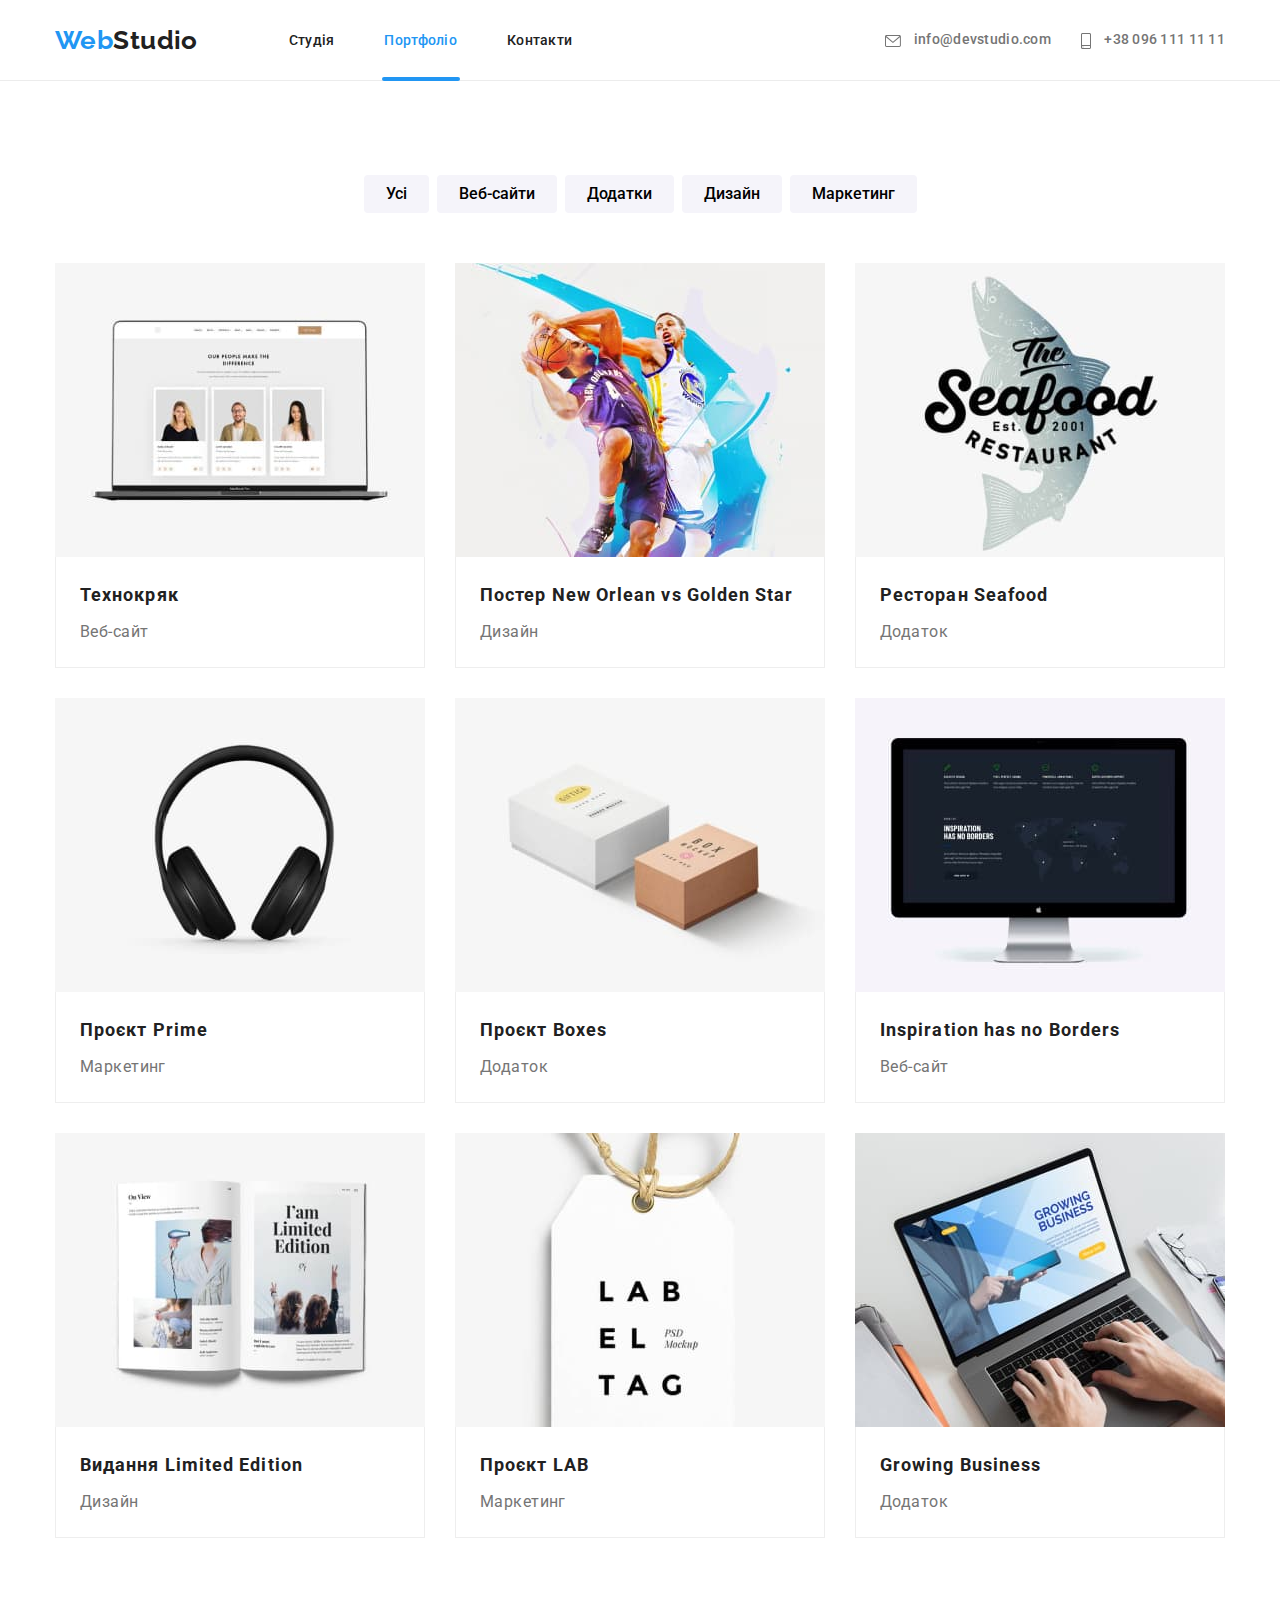
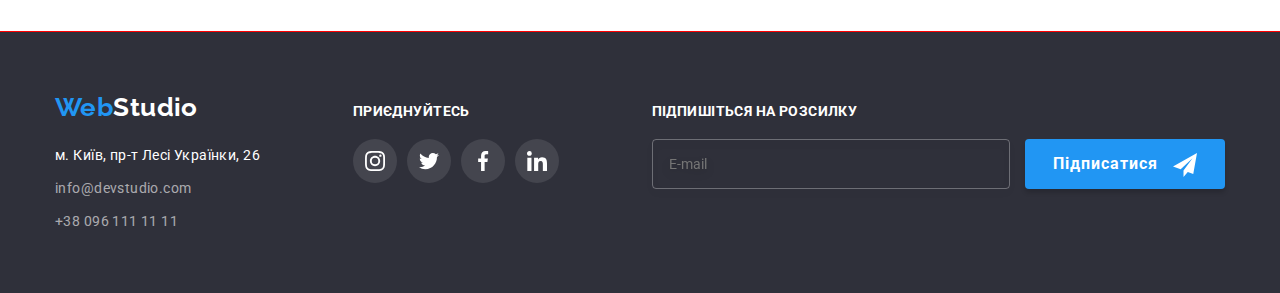
==== portfolio.html @ 180427ed "HW#7 done" ====
<!DOCTYPE html>
<html lang="uk">
  <head>
    <meta charset="utf-8" />
    <meta http-equiv="x-ua-compatible" content="ie=edge" />
    <meta name="viewport" content="width=device-width, initial-scale=1.0" />
    <title>Portfolio</title>

    <link rel="preconnect" href="https://fonts.googleapis.com" />
    <link rel="preconnect" href="https://fonts.gstatic.com" crossorigin />
    <link
      href="https://fonts.googleapis.com/css2?family=Raleway:wght@700&family=Roboto:wght@400;500;700;900&display=swap"
      rel="stylesheet"
    />

    <link
      rel="stylesheet"
      href="https://cdnjs.cloudflare.com/ajax/libs/modern-normalize/1.1.0/modern-normalize.min.css"
    />
    <link rel="stylesheet" href="./css/main.min.css" />
  </head>
  <body>
    <header class="header">
      <div class="wrapper header__wrapper">
        <nav class="site-nav navigation__contacts">
          <div class="logo header__logo">
            <a class="logo__link" href="./index.html"
              >Web<span
                class="logo__accent-text logo__accent-text--header-colored"
                lang="en"
                >Studio</span
              ></a
            >
          </div>
          <ul class="site-nav__list">
            <li class="site-nav__item">
              <a class="site-nav__link" href="./index.html">Студія</a>
            </li>
            <li class="site-nav__item">
              <a class="site-nav__link site-nav--current" href="#">Портфоліо</a>
            </li>
            <li class="site-nav__item">
              <a class="site-nav__link" href="">Контакти</a>
            </li>
          </ul>
        </nav>

        <div class="contacts">
          <ul class="contacts__list">
            <li class="contacts__item">
              <a
                class="contacts__link"
                href="mailto:info@devstudio.com"
                lang="en"
              >
                <svg
                  class="contacts__icon contacts__icon--right"
                  width="16"
                  height="12"
                >
                  <use href="./images/icons.svg#icon-envelope"></use>
                </svg>
                info@devstudio.com</a
              >
            </li>
            <li class="contacts__item">
              <a class="contacts__link" href="tel:+380961111111">
                <svg
                  class="contacts__icon contacts__icon--right"
                  width="10"
                  height="16"
                >
                  <use href="./images/icons.svg#icon-smartphone"></use>
                </svg>
                +38 096 111 11 11</a
              >
            </li>
          </ul>
        </div>
      </div>
    </header>

    <main>
      <section class="projects">
        <h1 class="is-hidden">Проєкти</h1>
        <div class="wrapper">
          <ul class="buttons-list buttons-list__card-set">
            <li class="buttons-list__item">
              <button class="buttons-list__button">Усі</button>
            </li>
            <li class="buttons-list__item">
              <button class="buttons-list__button">Веб-сайти</button>
            </li>
            <li class="buttons-list__item">
              <button class="buttons-list__button">Додатки</button>
            </li>
            <li class="buttons-list__item">
              <button class="buttons-list__button">Дизайн</button>
            </li>
            <li class="buttons-list__item">
              <button class="buttons-list__button">Маркетинг</button>
            </li>
          </ul>

          <ul class="card-set">
            <li class="card-set__item">
              <a class="card-set__link" href="">
                <div class="card-set__thumb">
                  <img
                    class="card-set__image"
                    src="./images/project1.jpg"
                    alt="лептоп з зображеннням сайту з трьома фото, на яких дві жінки та чоловік"
                    width="370"
                  />
                  <div class="card-set__overlay">
                    <p class="card-set__description">
                      Ресурс пропонує комплексні пропозиції з різним рівнем
                      функціоналу та сервісів. Все це дозволить відвідувачу
                      отримати вичерпні відомості про компанію чи приватну
                      особу.
                    </p>
                  </div>
                  <!-- остальные потом :) -->
                </div>
                <div class="card-set__border">
                  <h2 class="card-set__title">Технокряк</h2>
                  <p class="card-set__text">Веб-сайт</p>
                </div>
              </a>
            </li>
            <!--  -->
            <li class="card-set__item">
              <a class="card-set__link" href="">
                <div class="card-set__thumb">
                  <img
                    class="card-set__image"
                    src="./images/project2.jpg"
                    alt="два гравця в баскетбол, один з м'ячем в стрибку, інший намагається вибити м'яч"
                    width="370"
                  />
                  <div class="card-set__overlay">
                    <p class="card-set__description">
                      Ресурс пропонує комплексні пропозиції з різним рівнем
                      функціоналу та сервісів. Все це дозволить відвідувачу
                      отримати вичерпні відомості про компанію чи приватну
                      особу.
                    </p>
                  </div>
                  <!-- остальные потом :) -->
                </div>
                <div class="card-set__border">
                  <h2 class="card-set__title">
                    Постер New Orlean vs Golden Star
                  </h2>
                  <p class="card-set__text">Дизайн</p>
                </div>
              </a>
            </li>

            <li class="card-set__item">
              <a class="card-set__link" href="">
                <div class="card-set__thumb">
                  <img
                    class="card-set__image"
                    src="./images/project3.jpg"
                    alt="зображення риби з назвою ресторану морська їжа, основанов в 2001 році"
                    width="370"
                  />
                  <div class="card-set__overlay">
                    <p class="card-set__description">
                      Ресурс пропонує комплексні пропозиції з різним рівнем
                      функціоналу та сервісів. Все це дозволить відвідувачу
                      отримати вичерпні відомості про компанію чи приватну
                      особу.
                    </p>
                  </div>
                  <!-- остальные потом :) -->
                </div>
                <div class="card-set__border">
                  <h2 class="card-set__title">Ресторан Seafood</h2>
                  <p class="card-set__text">Додаток</p>
                </div>
              </a>
            </li>

            <li class="card-set__item">
              <a class="card-set__link" href="">
                <div class="card-set__thumb">
                  <img
                    class="card-set__image"
                    src="./images/project4.jpg"
                    alt="безпровідні повнорозмірні навушники чорного кольору"
                    width="370"
                  />
                  <div class="card-set__overlay">
                    <p class="card-set__description">
                      Ресурс пропонує комплексні пропозиції з різним рівнем
                      функціоналу та сервісів. Все це дозволить відвідувачу
                      отримати вичерпні відомості про компанію чи приватну
                      особу.
                    </p>
                  </div>
                  <!-- остальные потом :) -->
                </div>
                <div class="card-set__border">
                  <h2 class="card-set__title">Проєкт Prime</h2>
                  <p class="card-set__text">Маркетинг</p>
                </div>
              </a>
            </li>

            <li class="card-set__item">
              <a class="card-set__link" href="">
                <div class="card-set__thumb">
                  <img
                    class="card-set__image"
                    src="./images/project5.jpg"
                    alt="дві картонні коробки різних розмірів"
                    width="370"
                  />
                  <div class="card-set__overlay">
                    <p class="card-set__description">
                      Ресурс пропонує комплексні пропозиції з різним рівнем
                      функціоналу та сервісів. Все це дозволить відвідувачу
                      отримати вичерпні відомості про компанію чи приватну
                      особу.
                    </p>
                  </div>
                  <!-- остальные потом :) -->
                </div>
                <div class="card-set__border">
                  <h2 class="card-set__title">Проєкт Boxes</h2>
                  <p class="card-set__text">Додаток</p>
                </div>
              </a>
            </li>

            <li class="card-set__item">
              <a class="card-set__link" href="">
                <div class="card-set__thumb">
                  <img
                    class="card-set__image"
                    src="./images/project6.jpg"
                    alt="аймак з відображенням сайту з написом натхнення без кордонів"
                    width="370"
                  />
                  <div class="card-set__overlay">
                    <p class="card-set__description">
                      Ресурс пропонує комплексні пропозиції з різним рівнем
                      функціоналу та сервісів. Все це дозволить відвідувачу
                      отримати вичерпні відомості про компанію чи приватну
                      особу.
                    </p>
                  </div>
                  <!-- остальные потом :) -->
                </div>
                <div class="card-set__border">
                  <h2 class="card-set__title">Inspiration has no Borders</h2>
                  <p class="card-set__text">Веб-сайт</p>
                </div>
              </a>
            </li>

            <li class="card-set__item">
              <a class="card-set__link" href="">
                <div class="card-set__thumb">
                  <img
                    class="card-set__image"
                    src="./images/project7.jpg"
                    alt="розгорнута книга з зображеннями жінок"
                    width="370"
                  />
                  <div class="card-set__overlay">
                    <p class="card-set__description">
                      Ресурс пропонує комплексні пропозиції з різним рівнем
                      функціоналу та сервісів. Все це дозволить відвідувачу
                      отримати вичерпні відомості про компанію чи приватну
                      особу.
                    </p>
                  </div>
                  <!-- остальные потом :) -->
                </div>
                <div class="card-set__border">
                  <h2 class="card-set__title">Видання Limited Edition</h2>
                  <p class="card-set__text">Дизайн</p>
                </div>
              </a>
            </li>

            <li class="card-set__item">
              <a class="card-set__link" href="">
                <div class="card-set__thumb">
                  <img
                    class="card-set__image"
                    src="./images/project8.jpg"
                    alt="ярлик з написом лаб ел таг"
                    width="370"
                  />
                  <div class="card-set__overlay">
                    <p class="card-set__description">
                      Ресурс пропонує комплексні пропозиції з різним рівнем
                      функціоналу та сервісів. Все це дозволить відвідувачу
                      отримати вичерпні відомості про компанію чи приватну
                      особу.
                    </p>
                  </div>
                  <!-- остальные потом :) -->
                </div>
                <div class="card-set__border">
                  <h2 class="card-set__title">Проєкт LAB</h2>
                  <p class="card-set__text">Маркетинг</p>
                </div>
              </a>
            </li>

            <li class="card-set__item">
              <a class="card-set__link" href="">
                <div class="card-set__thumb">
                  <img
                    class="card-set__image"
                    src="./images/project9.jpg"
                    alt="лептоп з відображенням сайту зростаючий бізнес"
                    width="370"
                  />
                  <div class="card-set__overlay">
                    <p class="card-set__description">
                      Ресурс пропонує комплексні пропозиції з різним рівнем
                      функціоналу та сервісів. Все це дозволить відвідувачу
                      отримати вичерпні відомості про компанію чи приватну
                      особу.
                    </p>
                  </div>
                  <!-- остальные потом :) -->
                </div>
                <div class="card-set__border">
                  <h2 class="card-set__title">Growing Business</h2>
                  <p class="card-set__text">Додаток</p>
                </div>
              </a>
            </li>
            <!--  -->
          </ul>
        </div>
      </section>
    </main>

    <footer class="footer">
      <div class="wrapper wrapper--flex footer__wrapper">
        <div>
          <div class="logo">
            <a class="logo__link" href="./index.html"
              >Web<span
                class="logo__accent-text logo__accent-text--light"
                lang="en"
                >Studio</span
              ></a
            >
          </div>

          <address class="address-block">
            <ul class="address-block__list">
              <li class="address-block__item">
                <a
                  class="address-block__link address-block__link--colored"
                  href="https://www.google.com/maps/d/embed?mid=10uSM3H-mIU3GznYo2szRIEphczw&hl=en_US&ehbc=2E312F"
                  target="_blank"
                  >м. Київ, пр-т Лесі Українки, 26</a
                >
              </li>
              <li class="address-block__item">
                <a
                  class="address-block__link"
                  href="mailto:info@devstudio.com"
                  lang="en"
                  >info@devstudio.com</a
                >
              </li>
              <li class="address-block__item">
                <a class="address-block__link" href="tel:+380961111111"
                  >+38 096 111 11 11</a
                >
              </li>
            </ul>
          </address>
        </div>
        <div>
          <h3 class="additional-title">Приєднуйтесь</h3>
          <div class="social-block additional-title__social-block">
            <ul class="social-block__list">
              <li class="social-block__item">
                <a
                  href="#"
                  class="social-block__link social-block__link--theme-grey"
                >
                  <svg class="social-block__icon" width="20" height="20">
                    <use href="./images/icons.svg#icon-instagram"></use>
                  </svg>
                </a>
              </li>
              <li class="social-block__item">
                <a
                  href="#"
                  class="social-block__link social-block__link--theme-grey"
                >
                  <svg class="social-block__icon" width="20" height="20">
                    <use href="./images/icons.svg#icon-twitter"></use>
                  </svg>
                </a>
              </li>
              <li class="social-block__item">
                <a
                  href="#"
                  class="social-block__link social-block__link--theme-grey"
                >
                  <svg class="social-block__icon" width="20" height="20">
                    <use href="./images/icons.svg#icon-facebook"></use>
                  </svg>
                </a>
              </li>
              <li class="social-block__item">
                <a
                  href="#"
                  class="social-block__link social-block__link--theme-grey"
                >
                  <svg class="social-block__icon" width="20" height="20">
                    <use href="./images/icons.svg#icon-linkedin"></use>
                  </svg>
                </a>
              </li>
            </ul>
          </div>
        </div>

        <div>
          <h3 class="additional-title">Підпишіться на розсилку</h3>
          <form
            class="form-subscription additional-title__form-subscription"
            action=""
          >
            <label class="form-subscription__label is-hidden">Email</label>
            <input
              class="form_subscription__input"
              type="text"
              placeholder="E-mail"
            />
            <button class="form-subscription__button" type="submit">
              Підписатися
              <svg
                class="form-subscription__button-icon-send"
                width="24"
                height="24"
              >
                <use href="./images/icons.svg#icon-send"></use>
              </svg>
            </button>
          </form>
        </div>
      </div>
    </footer>
  </body>
</html>
---- css/main.min.css ----
.is-hidden{position:absolute;width:1px;height:1px;padding:0;margin:-1px;overflow:hidden;clip:rect(0 0 0 0);-webkit-clip-path:inset(50%);clip-path:inset(50%);white-space:nowrap;border:0}body{font-family:Roboto,sans-serif;font-size:14px;font-style:normal;font-weight:400;color:#757575;letter-spacing:.03em}h1,h2,h3,h4,p{margin-block:0}ul{padding-inline:0;margin-block:0;list-style:none}li{line-height:0}a{color:#2196f3;text-decoration:none}section{padding-block:94px}.address-block__item{margin-top:9px}.address-block__item:first-child{margin-top:20px}.address-block__link{font-size:14px;font-style:normal;font-weight:400;line-height:1.7142857143;color:rgba(255,255,255,.6);letter-spacing:.03em}.address-block__link--colored{color:#fff}.buttons-list__button,.button-main,.modal-form__button,.form-subscription__button{font-family:Roboto,sans-serif;font-size:16px;cursor:pointer;border:none;border-radius:4px}.button-main,.modal-form__button,.form-subscription__button{width:216px;height:50px;padding-block:10px;font-weight:700;line-height:1.875;color:#fff;letter-spacing:.06em;background-color:#2196f3;-webkit-box-shadow:0 4px 4px rgba(0,0,0,.15);box-shadow:0 4px 4px rgba(0,0,0,.15);-webkit-transition:background-color 250ms cubic-bezier(0.4, 0, 0.2, 1),-webkit-box-shadow 250ms cubic-bezier(0.4, 0, 0.2, 1);transition:background-color 250ms cubic-bezier(0.4, 0, 0.2, 1),-webkit-box-shadow 250ms cubic-bezier(0.4, 0, 0.2, 1);transition:background-color 250ms cubic-bezier(0.4, 0, 0.2, 1),box-shadow 250ms cubic-bezier(0.4, 0, 0.2, 1);transition:background-color 250ms cubic-bezier(0.4, 0, 0.2, 1),box-shadow 250ms cubic-bezier(0.4, 0, 0.2, 1),-webkit-box-shadow 250ms cubic-bezier(0.4, 0, 0.2, 1)}.button-main:hover,.modal-form__button:hover,.form-subscription__button:hover,.button-main:focus,.modal-form__button:focus,.form-subscription__button:focus{background-color:#188ce8;outline:none}.form-subscription__button{width:200px}.form-subscription__button-icon-send{margin-left:10px;vertical-align:middle}.modal-form__button{display:block;width:200px;margin-inline:auto}.buttons-list{display:-webkit-box;display:-ms-flexbox;display:flex;-webkit-box-pack:center;-ms-flex-pack:center;justify-content:center;gap:8px}.buttons-list__button{height:38px;padding:6px 22px;font-weight:500;line-height:1.625;text-align:center;background-color:#f5f4fa;-webkit-transition:color 250ms cubic-bezier(0.4, 0, 0.2, 1),background-color 250ms cubic-bezier(0.4, 0, 0.2, 1),-webkit-box-shadow 250ms cubic-bezier(0.4, 0, 0.2, 1);transition:color 250ms cubic-bezier(0.4, 0, 0.2, 1),background-color 250ms cubic-bezier(0.4, 0, 0.2, 1),-webkit-box-shadow 250ms cubic-bezier(0.4, 0, 0.2, 1);transition:color 250ms cubic-bezier(0.4, 0, 0.2, 1),background-color 250ms cubic-bezier(0.4, 0, 0.2, 1),box-shadow 250ms cubic-bezier(0.4, 0, 0.2, 1);transition:color 250ms cubic-bezier(0.4, 0, 0.2, 1),background-color 250ms cubic-bezier(0.4, 0, 0.2, 1),box-shadow 250ms cubic-bezier(0.4, 0, 0.2, 1),-webkit-box-shadow 250ms cubic-bezier(0.4, 0, 0.2, 1)}.buttons-list__button:hover,.buttons-list__button:focus{color:#fff;background-color:#2196f3;outline:none;-webkit-box-shadow:0 3px 1px rgba(0,0,0,.1),0 1px 2px rgba(0,0,0,.08),0 2px 2px rgba(0,0,0,.12);box-shadow:0 3px 1px rgba(0,0,0,.1),0 1px 2px rgba(0,0,0,.08),0 2px 2px rgba(0,0,0,.12)}.contacts__list{display:-webkit-box;display:-ms-flexbox;display:flex;gap:30px}.contacts__item{font-size:14px;font-weight:500;line-height:1.1428571429;letter-spacing:.02em}.contacts__link{color:#757575;-webkit-transition:color 250ms cubic-bezier(0.4, 0, 0.2, 1);transition:color 250ms cubic-bezier(0.4, 0, 0.2, 1)}.contacts__link:hover,.contacts__link:focus{color:#2196f3;outline:none}.contacts__icon{vertical-align:middle;fill:currentcolor}.contacts__icon--right{margin-right:10px}.logo{display:-webkit-box;display:-ms-flexbox;display:flex;-webkit-box-align:center;-ms-flex-align:center;align-items:center}.logo__link{display:block;font-family:Raleway,sans-serif;font-size:26px;font-weight:700;line-height:1.1923076923;color:#2196f3}.logo__accent-text{color:#212121}.logo__accent-text--light{color:#fff}.backdrop{position:fixed;top:0;left:0;width:100%;height:100%;background-color:rgba(0,0,0,.2);-webkit-transition:opacity 500ms cubic-bezier(0.4, 0, 0.2, 1),-webkit-transform 500ms cubic-bezier(0.4, 0, 0.2, 1);transition:opacity 500ms cubic-bezier(0.4, 0, 0.2, 1),-webkit-transform 500ms cubic-bezier(0.4, 0, 0.2, 1);transition:opacity 500ms cubic-bezier(0.4, 0, 0.2, 1),transform 500ms cubic-bezier(0.4, 0, 0.2, 1);transition:opacity 500ms cubic-bezier(0.4, 0, 0.2, 1),transform 500ms cubic-bezier(0.4, 0, 0.2, 1),-webkit-transform 500ms cubic-bezier(0.4, 0, 0.2, 1);-webkit-transform:scale(1);transform:scale(1)}.backdrop--hidden{pointer-events:none;opacity:0;-webkit-transform:scale(1.1);transform:scale(1.1)}.modal{position:absolute;top:50%;left:50%;min-width:528px;min-height:581px;padding:40px;background-color:#fff;border-radius:4px;-webkit-box-shadow:0 1px 3px rgba(0,0,0,.12),0 1px 1px rgba(0,0,0,.14),0 2px 1px rgba(0,0,0,.2);box-shadow:0 1px 3px rgba(0,0,0,.12),0 1px 1px rgba(0,0,0,.14),0 2px 1px rgba(0,0,0,.2);-webkit-transform:translate(-50%, -50%);transform:translate(-50%, -50%)}.modal__button-close{position:absolute;top:8px;right:8px;display:-webkit-box;display:-ms-flexbox;display:flex;-webkit-box-align:center;-ms-flex-align:center;align-items:center;-webkit-box-pack:center;-ms-flex-pack:center;justify-content:center;width:30px;height:30px;cursor:pointer;background-color:#fff;border:1px solid rgba(0,0,0,.1);border-radius:50%}.modal__button-close:hover .modal__icon-close-btn,.modal__button-close:focus .modal__icon-close-btn{fill:#2196f3}.modal__icon-close-btn{fill:#212121;-webkit-transition:fill 250ms cubic-bezier(0.4, 0, 0.2, 1);transition:fill 250ms cubic-bezier(0.4, 0, 0.2, 1)}.modal-form__title{margin-bottom:12px;font-size:20px;font-weight:700;line-height:1.15;color:#212121;text-align:center}.modal-form__field{margin-bottom:10px}.modal-form__textarea-field{margin-bottom:20px}.modal-form__label{display:block;margin-bottom:4px;font-size:12px;line-height:1.1666666667;color:#757575;letter-spacing:.01em}.modal-form__icon-wrapper{position:relative;-webkit-transition:fill 250ms cubic-bezier(0.4, 0, 0.2, 1);transition:fill 250ms cubic-bezier(0.4, 0, 0.2, 1)}.modal-form__icon{position:absolute;top:50%;left:12px;-webkit-transform:translateY(-50%);transform:translateY(-50%)}.modal-form__input+.modal-form__icon{-webkit-transition:border-color 250ms cubic-bezier(0.4, 0, 0.2, 1);transition:border-color 250ms cubic-bezier(0.4, 0, 0.2, 1)}.modal-form__input:hover+.modal-form__icon{fill:#2196f3}.modal-form__input,.modal-form__textarea{width:100%;height:40px;padding-left:30px;cursor:pointer;border:1px solid rgba(33,33,33,.2);border-radius:4px;-webkit-transition:border-color 250ms cubic-bezier(0.4, 0, 0.2, 1);transition:border-color 250ms cubic-bezier(0.4, 0, 0.2, 1)}.modal-form__input:focus,.modal-form__textarea:focus{cursor:auto}.modal-form__input:hover,.modal-form__input:focus,.modal-form__textarea:hover,.modal-form__textarea:focus{border-color:#2196f3;outline:none}.modal-form__textarea{display:block;height:120px;padding:12px 16px;resize:none}.modal-form__textarea::-webkit-input-placeholder{font-size:12px;line-height:1.1666666667;color:rgba(117,117,117,.5);letter-spacing:.01em}.modal-form__textarea::-moz-placeholder{font-size:12px;line-height:1.1666666667;color:rgba(117,117,117,.5);letter-spacing:.01em}.modal-form__textarea:-ms-input-placeholder{font-size:12px;line-height:1.1666666667;color:rgba(117,117,117,.5);letter-spacing:.01em}.modal-form__textarea::-ms-input-placeholder{font-size:12px;line-height:1.1666666667;color:rgba(117,117,117,.5);letter-spacing:.01em}.modal-form__textarea::placeholder{font-size:12px;line-height:1.1666666667;color:rgba(117,117,117,.5);letter-spacing:.01em}.modal-form__checkbox-field{margin-bottom:30px;text-align:center}.site-nav{display:-webkit-box;display:-ms-flexbox;display:flex}.site-nav__list{display:-webkit-box;display:-ms-flexbox;display:flex;gap:50px}.site-nav__item{font-weight:500;line-height:1.1428571429;letter-spacing:.02em}.site-nav__link{display:block;padding-block:32px;color:#212121;-webkit-transition:color .25s cubic-bezier(0.4, 0, 0.2, 1);transition:color .25s cubic-bezier(0.4, 0, 0.2, 1)}.site-nav__link:hover,.site-nav__link:focus{color:#2196f3;outline:none}.site-nav--current{position:relative;color:#2196f3}.site-nav--current::after{position:absolute;bottom:-1px;left:-3.75%;display:block;width:107.5%;height:4px;content:"";background-color:#2196f3;border-radius:2px}.social-block__list{display:-webkit-box;display:-ms-flexbox;display:flex;gap:10px}.social-block__link{display:-webkit-box;display:-ms-flexbox;display:flex;-webkit-box-align:center;-ms-flex-align:center;align-items:center;-webkit-box-pack:center;-ms-flex-pack:center;justify-content:center;width:44px;height:44px;border-radius:50%;-webkit-transition:color 250ms cubic-bezier(0.4, 0, 0.2, 1),background-color 250ms cubic-bezier(0.4, 0, 0.2, 1);transition:color 250ms cubic-bezier(0.4, 0, 0.2, 1),background-color 250ms cubic-bezier(0.4, 0, 0.2, 1)}.social-block__link:hover,.social-block__link:focus{background-color:#2196f3;outline:none;fill:#fff}.social-block__link--theme-blue{fill:#afb1b8}.social-block__link--theme-grey{fill:#fff;background-color:rgba(255,255,255,.1)}.section-title{margin-bottom:50px;font-size:36px;font-weight:700;line-height:1.1666666667;color:#212121;text-align:center;letter-spacing:.03em}.additional-title,.activities__caption{font-size:14px;font-weight:700;line-height:1.1428571429;color:#fff;text-transform:uppercase;letter-spacing:.03em}.activities__caption{text-align:center}.form_subscription__input{width:358px;height:50px;padding:15px 16px;margin-right:12px;color:#fff;cursor:pointer;background-color:inherit;-webkit-filter:drop-shadow(0 4px 4px rgba(0, 0, 0, 0.15));filter:drop-shadow(0 4px 4px rgba(0, 0, 0, 0.15));border:1px solid rgba(255,255,255,.3);border-radius:4px}.form_subscription__input:focus{cursor:auto}.form_subscription__input:hover,.form_subscription__input:focus{border-color:#fff;outline:none}.modal-form__input-checkbox{position:absolute;outline:none}.modal-form__input-checkbox:checked+.ex-checkbox{background-color:#2196f3;border-color:rgba(0,0,0,0)}.modal-form__input-checkbox:checked+.ex-checkbox .ex-checkbox__icon-check{fill:#fff}.ex-checkbox{display:-webkit-inline-box;display:-ms-inline-flexbox;display:inline-flex;-ms-flex-item-align:center;align-self:center;width:16px;height:15px;margin-right:7px;background-color:inherit;border:1.8px #212121 solid;border-radius:1.7px;-webkit-transition:border-color 250ms cubic-bezier(0.4, 0, 0.2, 1),background-color 250ms cubic-bezier(0.4, 0, 0.2, 1);transition:border-color 250ms cubic-bezier(0.4, 0, 0.2, 1),background-color 250ms cubic-bezier(0.4, 0, 0.2, 1)}.ex-checkbox__icon-check{-ms-flex-item-align:center;align-self:center;margin-inline:auto;fill:rgba(0,0,0,0);-webkit-transition:fill 250ms cubic-bezier(0.4, 0, 0.2, 1) 200ms;transition:fill 250ms cubic-bezier(0.4, 0, 0.2, 1) 200ms}.wrapper{max-width:1200px;padding-inline:15px;margin:0 auto}.wrapper--flex{display:-webkit-box;display:-ms-flexbox;display:flex}.header{border-bottom:1px solid #ececec}.header__wrapper{display:-webkit-box;display:-ms-flexbox;display:flex;-webkit-box-pack:justify;-ms-flex-pack:justify;justify-content:space-between;-webkit-box-align:center;-ms-flex-align:center;align-items:center}.header__logo{min-height:80px;margin-right:91px}.hero{text-align:center;width:1600px;padding-top:200px;padding-bottom:200px;margin:0 auto;background:-webkit-gradient(linear, left top, right top, from(rgba(47, 48, 58, 0.4)), to(rgba(196, 196, 196, 0.1))),url("../images/Img-bg.jpg");background:linear-gradient(to right, rgba(47, 48, 58, 0.4), rgba(196, 196, 196, 0.1)),url("../images/Img-bg.jpg");background-repeat:no-repeat}.hero__title{max-width:696px;margin-inline:auto;font-size:44px;font-weight:900;line-height:1.3636363636;color:#fff;text-align:center;text-transform:uppercase;letter-spacing:.06em}.hero__button{margin-top:30px}.features__thumb{display:-webkit-box;display:-ms-flexbox;display:flex;height:120px;background-color:#f4f4fa;-webkit-box-pack:center;-ms-flex-pack:center;justify-content:center;-webkit-box-align:center;-ms-flex-align:center;align-items:center;border-radius:4px}.features__list{display:-webkit-box;display:-ms-flexbox;display:flex;gap:30px}.features__caption{margin-top:30px;margin-bottom:10px;font-size:14px;font-weight:700;line-height:16px;color:#212121;text-transform:uppercase}.features__text{margin-block:0;line-height:1.7142857143;color:#757575}.activities__list{display:-webkit-box;display:-ms-flexbox;display:flex;gap:30px}.activities__item{position:relative}.activities__thumb{position:absolute;bottom:0;left:0;width:100%;padding-block:27px;background-color:rgba(47,48,58,.8)}.team{background-color:#f5f4fa}.team__list{display:-webkit-box;display:-ms-flexbox;display:flex;gap:30px}.team__item{width:270px;line-height:0;background:#fff;border-radius:0px 0px 4px 4px;-webkit-box-shadow:rgba(0,0,0,.12) 0px 1px 3px,rgba(0,0,0,.14) 0px 1px 1px,rgba(0,0,0,.2) 0px 2px 1px;box-shadow:rgba(0,0,0,.12) 0px 1px 3px,rgba(0,0,0,.14) 0px 1px 1px,rgba(0,0,0,.2) 0px 2px 1px}.team__content-wrapper{padding:30px 32px}.team__member-name{margin-bottom:10px;font-size:16px;font-weight:500;line-height:1.1875;color:#212121;text-align:center}.team__member-pos{margin-top:0;margin-bottom:16px;font-size:16px;line-height:1.1875;text-align:center}.clients__list{display:-webkit-box;display:-ms-flexbox;display:flex;gap:30px;-webkit-box-pack:center;-ms-flex-pack:center;justify-content:center}.clients__link{display:-webkit-box;display:-ms-flexbox;display:flex;padding:16px 32px;border:1px solid #afb1b8;border-radius:4px;fill:#afb1b8;-webkit-transition:border-color 250ms cubic-bezier(0.4, 0, 0.2, 1),fill 250ms cubic-bezier(0.4, 0, 0.2, 1);transition:border-color 250ms cubic-bezier(0.4, 0, 0.2, 1),fill 250ms cubic-bezier(0.4, 0, 0.2, 1)}.clients__link:hover,.clients__link:focus{border-color:#2196f3;outline:none;fill:#2196f3}.buttons-list__card-set{margin-bottom:50px}.card-set{display:-webkit-box;display:-ms-flexbox;display:flex;-ms-flex-wrap:wrap;flex-wrap:wrap;gap:30px}.card-set__description{margin-block:0;font-size:18px;line-height:1.5555555556;color:#fff}.card-set__border{padding:20px 24px;border:1px solid #eee;border-top:none}.card-set__thumb{position:relative;overflow:hidden}.card-set__title{margin-top:0;margin-bottom:0;font-size:18px;font-weight:700;line-height:2;color:#212121;letter-spacing:.06em}.card-set__text{margin-top:4px;margin-bottom:0;font-size:16px;line-height:1.875;color:#757575}.card-set__link{display:block;-webkit-transition:-webkit-box-shadow 250ms cubic-bezier(0.4, 0, 0.2, 1);transition:-webkit-box-shadow 250ms cubic-bezier(0.4, 0, 0.2, 1);transition:box-shadow 250ms cubic-bezier(0.4, 0, 0.2, 1);transition:box-shadow 250ms cubic-bezier(0.4, 0, 0.2, 1), -webkit-box-shadow 250ms cubic-bezier(0.4, 0, 0.2, 1)}.card-set__link:hover,.card-set__link:focus{outline:none;-webkit-box-shadow:0 1px 1px rgba(0,0,0,.12),0 4px 4px rgba(0,0,0,.06),1px 4px 6px rgba(0,0,0,.16);box-shadow:0 1px 1px rgba(0,0,0,.12),0 4px 4px rgba(0,0,0,.06),1px 4px 6px rgba(0,0,0,.16)}.card-set__link:hover .card-set__overlay,.card-set__link:focus .card-set__overlay{-webkit-transform:translateY(-100%);transform:translateY(-100%)}.card-set__overlay{position:absolute;width:370px;min-height:294px;padding:63px 24px;background-color:rgba(33,150,243,.9);-webkit-transition:-webkit-transform 250ms;transition:-webkit-transform 250ms;transition:transform 250ms;transition:transform 250ms, -webkit-transform 250ms}.footer{padding-block:60px;background-color:#2f303a;outline:1px solid red}.footer__wrapper{-webkit-box-pack:justify;-ms-flex-pack:justify;justify-content:space-between;-webkit-box-align:baseline;-ms-flex-align:baseline;align-items:baseline}.additional-title__social-block,.additional-title__form-subscription{margin-top:20px}/*# sourceMappingURL=main.min.css.map */
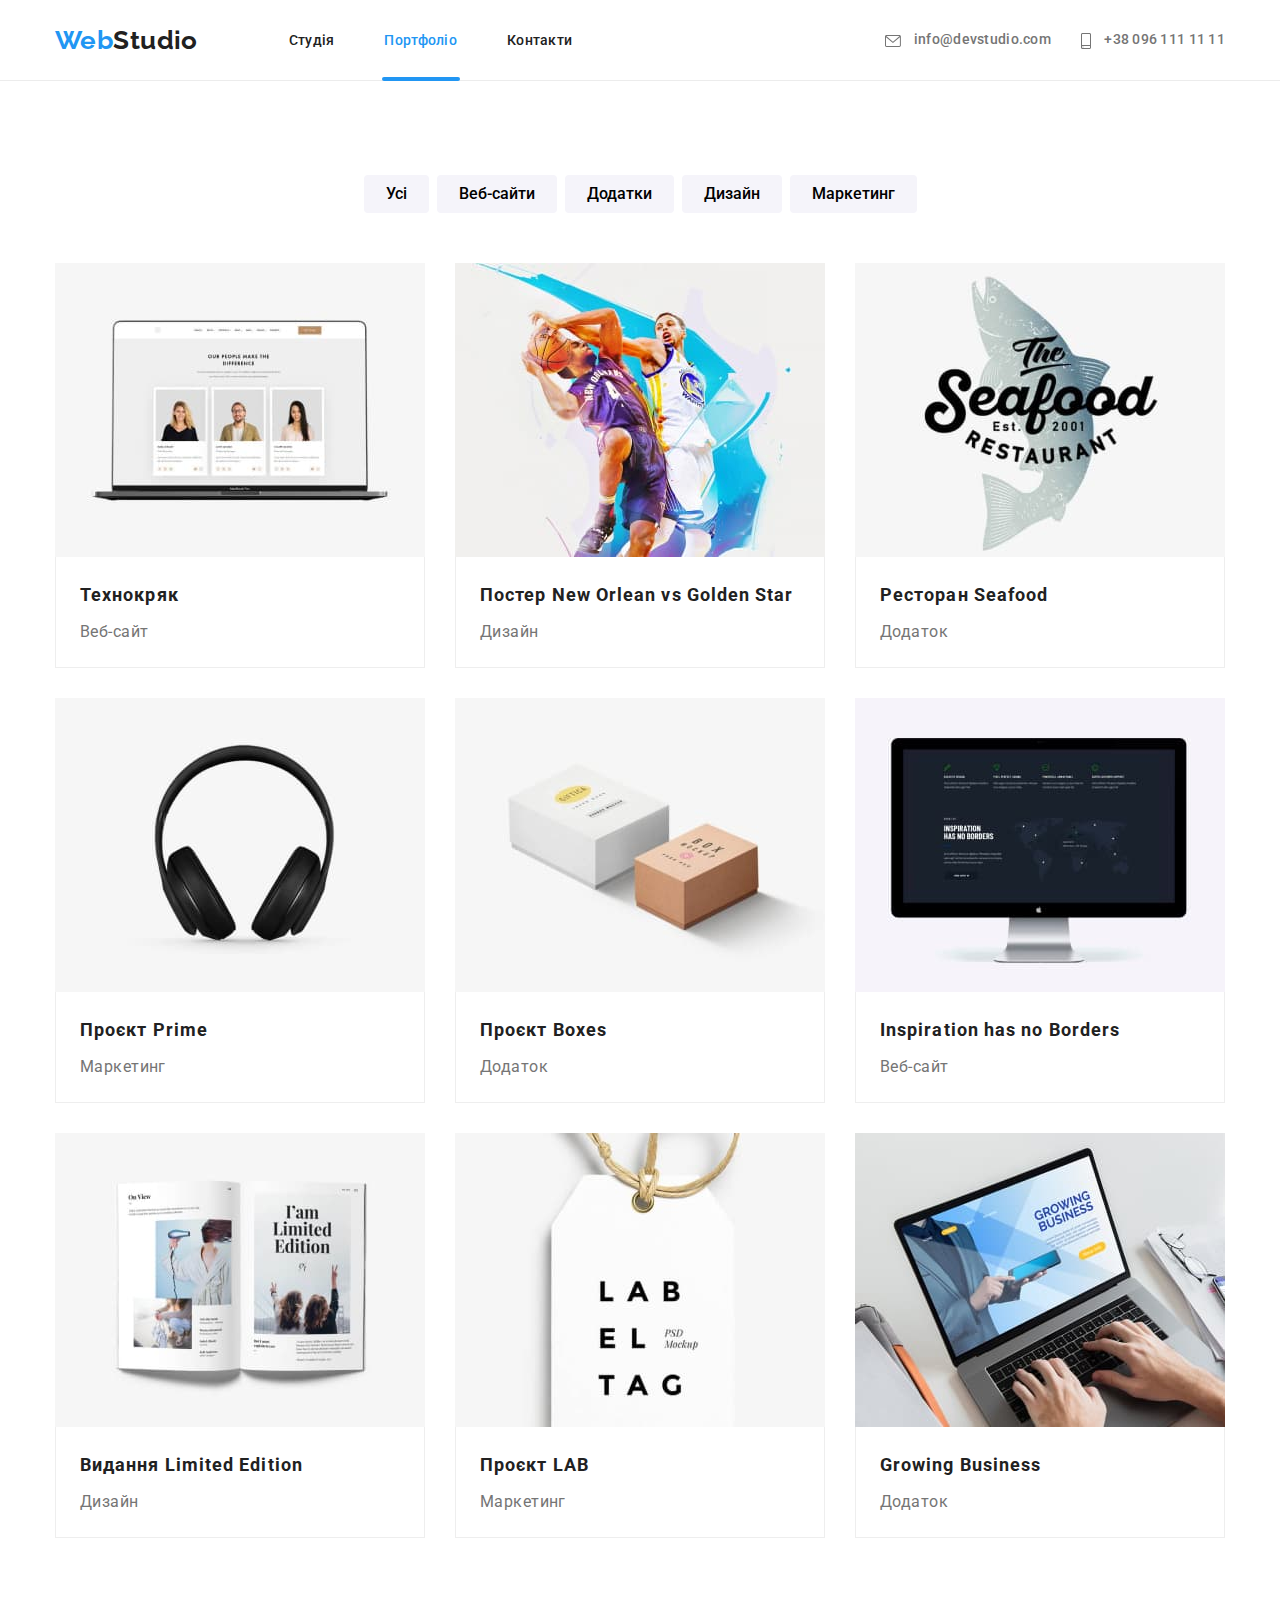
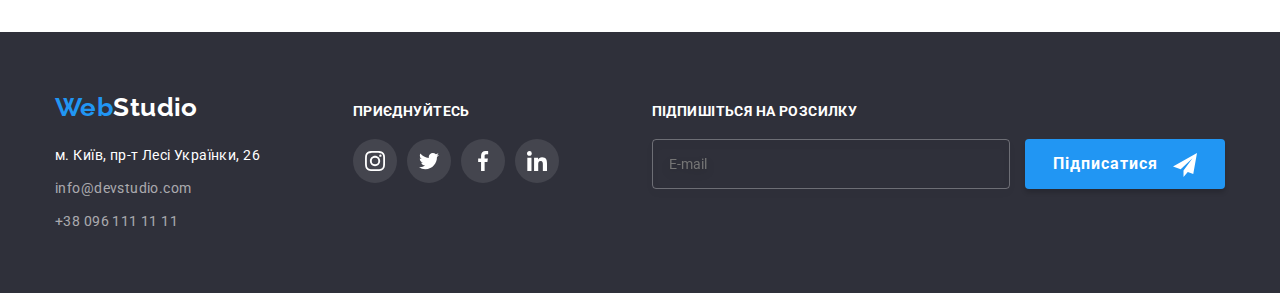
==== commit 1a641822: "fixing fixing fixing some tricky bugs :)" ====
--- a/portfolio.html
+++ b/portfolio.html
@@ -22,25 +22,27 @@
   <body>
     <header class="header">
       <div class="wrapper header__wrapper">
-        <nav class="site-nav navigation__contacts">
+        <nav class="navigation">
           <div class="logo header__logo">
             <a class="logo__link" href="./index.html"
               >Web<span
-                class="logo__accent-text logo__accent-text--header-colored"
+                class="logo__accent-text logo__accent-text_header-colored"
                 lang="en"
                 >Studio</span
               ></a
             >
           </div>
-          <ul class="site-nav__list">
-            <li class="site-nav__item">
-              <a class="site-nav__link" href="./index.html">Студія</a>
-            </li>
-            <li class="site-nav__item">
-              <a class="site-nav__link site-nav--current" href="#">Портфоліо</a>
-            </li>
-            <li class="site-nav__item">
-              <a class="site-nav__link" href="">Контакти</a>
+          <ul class="navigation__list">
+            <li class="navigation__item">
+              <a class="navigation__link" href="./index.html">Студія</a>
+            </li>
+            <li class="navigation__item">
+              <a class="navigation__link navigation__link_current" href="#"
+                >Портфоліо</a
+              >
+            </li>
+            <li class="navigation__item">
+              <a class="navigation__link" href="">Контакти</a>
             </li>
           </ul>
         </nav>
@@ -54,7 +56,7 @@
                 lang="en"
               >
                 <svg
-                  class="contacts__icon contacts__icon--right"
+                  class="contacts__icon contacts__icon_right"
                   width="16"
                   height="12"
                 >
@@ -66,7 +68,7 @@
             <li class="contacts__item">
               <a class="contacts__link" href="tel:+380961111111">
                 <svg
-                  class="contacts__icon contacts__icon--right"
+                  class="contacts__icon contacts__icon_right"
                   width="10"
                   height="16"
                 >
@@ -345,12 +347,12 @@
     </main>
 
     <footer class="footer">
-      <div class="wrapper wrapper--flex footer__wrapper">
+      <div class="wrapper wrapper_flex footer__wrapper">
         <div>
           <div class="logo">
             <a class="logo__link" href="./index.html"
               >Web<span
-                class="logo__accent-text logo__accent-text--light"
+                class="logo__accent-text logo__accent-text_light"
                 lang="en"
                 >Studio</span
               ></a
@@ -361,7 +363,7 @@
             <ul class="address-block__list">
               <li class="address-block__item">
                 <a
-                  class="address-block__link address-block__link--colored"
+                  class="address-block__link address-block__link_colored"
                   href="https://www.google.com/maps/d/embed?mid=10uSM3H-mIU3GznYo2szRIEphczw&hl=en_US&ehbc=2E312F"
                   target="_blank"
                   >м. Київ, пр-т Лесі Українки, 26</a
@@ -390,7 +392,7 @@
               <li class="social-block__item">
                 <a
                   href="#"
-                  class="social-block__link social-block__link--theme-grey"
+                  class="social-block__link social-block__link_theme-grey"
                 >
                   <svg class="social-block__icon" width="20" height="20">
                     <use href="./images/icons.svg#icon-instagram"></use>
@@ -400,7 +402,7 @@
               <li class="social-block__item">
                 <a
                   href="#"
-                  class="social-block__link social-block__link--theme-grey"
+                  class="social-block__link social-block__link_theme-grey"
                 >
                   <svg class="social-block__icon" width="20" height="20">
                     <use href="./images/icons.svg#icon-twitter"></use>
@@ -410,7 +412,7 @@
               <li class="social-block__item">
                 <a
                   href="#"
-                  class="social-block__link social-block__link--theme-grey"
+                  class="social-block__link social-block__link_theme-grey"
                 >
                   <svg class="social-block__icon" width="20" height="20">
                     <use href="./images/icons.svg#icon-facebook"></use>
@@ -420,7 +422,7 @@
               <li class="social-block__item">
                 <a
                   href="#"
-                  class="social-block__link social-block__link--theme-grey"
+                  class="social-block__link social-block__link_theme-grey"
                 >
                   <svg class="social-block__icon" width="20" height="20">
                     <use href="./images/icons.svg#icon-linkedin"></use>
@@ -435,12 +437,12 @@
           <h3 class="additional-title">Підпишіться на розсилку</h3>
           <form
             class="form-subscription additional-title__form-subscription"
-            action=""
+            action="#"
           >
             <label class="form-subscription__label is-hidden">Email</label>
             <input
               class="form_subscription__input"
-              type="text"
+              type="email"
               placeholder="E-mail"
             />
             <button class="form-subscription__button" type="submit">
--- a/css/main.min.css
+++ b/css/main.min.css
@@ -1 +1 @@
-.is-hidden{position:absolute;width:1px;height:1px;padding:0;margin:-1px;overflow:hidden;clip:rect(0 0 0 0);-webkit-clip-path:inset(50%);clip-path:inset(50%);white-space:nowrap;border:0}body{font-family:Roboto,sans-serif;font-size:14px;font-style:normal;font-weight:400;color:#757575;letter-spacing:.03em}h1,h2,h3,h4,p{margin-block:0}ul{padding-inline:0;margin-block:0;list-style:none}li{line-height:0}a{color:#2196f3;text-decoration:none}section{padding-block:94px}.address-block__item{margin-top:9px}.address-block__item:first-child{margin-top:20px}.address-block__link{font-size:14px;font-style:normal;font-weight:400;line-height:1.7142857143;color:rgba(255,255,255,.6);letter-spacing:.03em}.address-block__link--colored{color:#fff}.buttons-list__button,.button-main,.modal-form__button,.form-subscription__button{font-family:Roboto,sans-serif;font-size:16px;cursor:pointer;border:none;border-radius:4px}.button-main,.modal-form__button,.form-subscription__button{width:216px;height:50px;padding-block:10px;font-weight:700;line-height:1.875;color:#fff;letter-spacing:.06em;background-color:#2196f3;-webkit-box-shadow:0 4px 4px rgba(0,0,0,.15);box-shadow:0 4px 4px rgba(0,0,0,.15);-webkit-transition:background-color 250ms cubic-bezier(0.4, 0, 0.2, 1),-webkit-box-shadow 250ms cubic-bezier(0.4, 0, 0.2, 1);transition:background-color 250ms cubic-bezier(0.4, 0, 0.2, 1),-webkit-box-shadow 250ms cubic-bezier(0.4, 0, 0.2, 1);transition:background-color 250ms cubic-bezier(0.4, 0, 0.2, 1),box-shadow 250ms cubic-bezier(0.4, 0, 0.2, 1);transition:background-color 250ms cubic-bezier(0.4, 0, 0.2, 1),box-shadow 250ms cubic-bezier(0.4, 0, 0.2, 1),-webkit-box-shadow 250ms cubic-bezier(0.4, 0, 0.2, 1)}.button-main:hover,.modal-form__button:hover,.form-subscription__button:hover,.button-main:focus,.modal-form__button:focus,.form-subscription__button:focus{background-color:#188ce8;outline:none}.form-subscription__button{width:200px}.form-subscription__button-icon-send{margin-left:10px;vertical-align:middle}.modal-form__button{display:block;width:200px;margin-inline:auto}.buttons-list{display:-webkit-box;display:-ms-flexbox;display:flex;-webkit-box-pack:center;-ms-flex-pack:center;justify-content:center;gap:8px}.buttons-list__button{height:38px;padding:6px 22px;font-weight:500;line-height:1.625;text-align:center;background-color:#f5f4fa;-webkit-transition:color 250ms cubic-bezier(0.4, 0, 0.2, 1),background-color 250ms cubic-bezier(0.4, 0, 0.2, 1),-webkit-box-shadow 250ms cubic-bezier(0.4, 0, 0.2, 1);transition:color 250ms cubic-bezier(0.4, 0, 0.2, 1),background-color 250ms cubic-bezier(0.4, 0, 0.2, 1),-webkit-box-shadow 250ms cubic-bezier(0.4, 0, 0.2, 1);transition:color 250ms cubic-bezier(0.4, 0, 0.2, 1),background-color 250ms cubic-bezier(0.4, 0, 0.2, 1),box-shadow 250ms cubic-bezier(0.4, 0, 0.2, 1);transition:color 250ms cubic-bezier(0.4, 0, 0.2, 1),background-color 250ms cubic-bezier(0.4, 0, 0.2, 1),box-shadow 250ms cubic-bezier(0.4, 0, 0.2, 1),-webkit-box-shadow 250ms cubic-bezier(0.4, 0, 0.2, 1)}.buttons-list__button:hover,.buttons-list__button:focus{color:#fff;background-color:#2196f3;outline:none;-webkit-box-shadow:0 3px 1px rgba(0,0,0,.1),0 1px 2px rgba(0,0,0,.08),0 2px 2px rgba(0,0,0,.12);box-shadow:0 3px 1px rgba(0,0,0,.1),0 1px 2px rgba(0,0,0,.08),0 2px 2px rgba(0,0,0,.12)}.contacts__list{display:-webkit-box;display:-ms-flexbox;display:flex;gap:30px}.contacts__item{font-size:14px;font-weight:500;line-height:1.1428571429;letter-spacing:.02em}.contacts__link{color:#757575;-webkit-transition:color 250ms cubic-bezier(0.4, 0, 0.2, 1);transition:color 250ms cubic-bezier(0.4, 0, 0.2, 1)}.contacts__link:hover,.contacts__link:focus{color:#2196f3;outline:none}.contacts__icon{vertical-align:middle;fill:currentcolor}.contacts__icon--right{margin-right:10px}.logo{display:-webkit-box;display:-ms-flexbox;display:flex;-webkit-box-align:center;-ms-flex-align:center;align-items:center}.logo__link{display:block;font-family:Raleway,sans-serif;font-size:26px;font-weight:700;line-height:1.1923076923;color:#2196f3}.logo__accent-text{color:#212121}.logo__accent-text--light{color:#fff}.backdrop{position:fixed;top:0;left:0;width:100%;height:100%;background-color:rgba(0,0,0,.2);-webkit-transition:opacity 500ms cubic-bezier(0.4, 0, 0.2, 1),-webkit-transform 500ms cubic-bezier(0.4, 0, 0.2, 1);transition:opacity 500ms cubic-bezier(0.4, 0, 0.2, 1),-webkit-transform 500ms cubic-bezier(0.4, 0, 0.2, 1);transition:opacity 500ms cubic-bezier(0.4, 0, 0.2, 1),transform 500ms cubic-bezier(0.4, 0, 0.2, 1);transition:opacity 500ms cubic-bezier(0.4, 0, 0.2, 1),transform 500ms cubic-bezier(0.4, 0, 0.2, 1),-webkit-transform 500ms cubic-bezier(0.4, 0, 0.2, 1);-webkit-transform:scale(1);transform:scale(1)}.backdrop--hidden{pointer-events:none;opacity:0;-webkit-transform:scale(1.1);transform:scale(1.1)}.modal{position:absolute;top:50%;left:50%;min-width:528px;min-height:581px;padding:40px;background-color:#fff;border-radius:4px;-webkit-box-shadow:0 1px 3px rgba(0,0,0,.12),0 1px 1px rgba(0,0,0,.14),0 2px 1px rgba(0,0,0,.2);box-shadow:0 1px 3px rgba(0,0,0,.12),0 1px 1px rgba(0,0,0,.14),0 2px 1px rgba(0,0,0,.2);-webkit-transform:translate(-50%, -50%);transform:translate(-50%, -50%)}.modal__button-close{position:absolute;top:8px;right:8px;display:-webkit-box;display:-ms-flexbox;display:flex;-webkit-box-align:center;-ms-flex-align:center;align-items:center;-webkit-box-pack:center;-ms-flex-pack:center;justify-content:center;width:30px;height:30px;cursor:pointer;background-color:#fff;border:1px solid rgba(0,0,0,.1);border-radius:50%}.modal__button-close:hover .modal__icon-close-btn,.modal__button-close:focus .modal__icon-close-btn{fill:#2196f3}.modal__icon-close-btn{fill:#212121;-webkit-transition:fill 250ms cubic-bezier(0.4, 0, 0.2, 1);transition:fill 250ms cubic-bezier(0.4, 0, 0.2, 1)}.modal-form__title{margin-bottom:12px;font-size:20px;font-weight:700;line-height:1.15;color:#212121;text-align:center}.modal-form__field{margin-bottom:10px}.modal-form__textarea-field{margin-bottom:20px}.modal-form__label{display:block;margin-bottom:4px;font-size:12px;line-height:1.1666666667;color:#757575;letter-spacing:.01em}.modal-form__icon-wrapper{position:relative;-webkit-transition:fill 250ms cubic-bezier(0.4, 0, 0.2, 1);transition:fill 250ms cubic-bezier(0.4, 0, 0.2, 1)}.modal-form__icon{position:absolute;top:50%;left:12px;-webkit-transform:translateY(-50%);transform:translateY(-50%)}.modal-form__input+.modal-form__icon{-webkit-transition:border-color 250ms cubic-bezier(0.4, 0, 0.2, 1);transition:border-color 250ms cubic-bezier(0.4, 0, 0.2, 1)}.modal-form__input:hover+.modal-form__icon{fill:#2196f3}.modal-form__input,.modal-form__textarea{width:100%;height:40px;padding-left:30px;cursor:pointer;border:1px solid rgba(33,33,33,.2);border-radius:4px;-webkit-transition:border-color 250ms cubic-bezier(0.4, 0, 0.2, 1);transition:border-color 250ms cubic-bezier(0.4, 0, 0.2, 1)}.modal-form__input:focus,.modal-form__textarea:focus{cursor:auto}.modal-form__input:hover,.modal-form__input:focus,.modal-form__textarea:hover,.modal-form__textarea:focus{border-color:#2196f3;outline:none}.modal-form__textarea{display:block;height:120px;padding:12px 16px;resize:none}.modal-form__textarea::-webkit-input-placeholder{font-size:12px;line-height:1.1666666667;color:rgba(117,117,117,.5);letter-spacing:.01em}.modal-form__textarea::-moz-placeholder{font-size:12px;line-height:1.1666666667;color:rgba(117,117,117,.5);letter-spacing:.01em}.modal-form__textarea:-ms-input-placeholder{font-size:12px;line-height:1.1666666667;color:rgba(117,117,117,.5);letter-spacing:.01em}.modal-form__textarea::-ms-input-placeholder{font-size:12px;line-height:1.1666666667;color:rgba(117,117,117,.5);letter-spacing:.01em}.modal-form__textarea::placeholder{font-size:12px;line-height:1.1666666667;color:rgba(117,117,117,.5);letter-spacing:.01em}.modal-form__checkbox-field{margin-bottom:30px;text-align:center}.site-nav{display:-webkit-box;display:-ms-flexbox;display:flex}.site-nav__list{display:-webkit-box;display:-ms-flexbox;display:flex;gap:50px}.site-nav__item{font-weight:500;line-height:1.1428571429;letter-spacing:.02em}.site-nav__link{display:block;padding-block:32px;color:#212121;-webkit-transition:color .25s cubic-bezier(0.4, 0, 0.2, 1);transition:color .25s cubic-bezier(0.4, 0, 0.2, 1)}.site-nav__link:hover,.site-nav__link:focus{color:#2196f3;outline:none}.site-nav--current{position:relative;color:#2196f3}.site-nav--current::after{position:absolute;bottom:-1px;left:-3.75%;display:block;width:107.5%;height:4px;content:"";background-color:#2196f3;border-radius:2px}.social-block__list{display:-webkit-box;display:-ms-flexbox;display:flex;gap:10px}.social-block__link{display:-webkit-box;display:-ms-flexbox;display:flex;-webkit-box-align:center;-ms-flex-align:center;align-items:center;-webkit-box-pack:center;-ms-flex-pack:center;justify-content:center;width:44px;height:44px;border-radius:50%;-webkit-transition:color 250ms cubic-bezier(0.4, 0, 0.2, 1),background-color 250ms cubic-bezier(0.4, 0, 0.2, 1);transition:color 250ms cubic-bezier(0.4, 0, 0.2, 1),background-color 250ms cubic-bezier(0.4, 0, 0.2, 1)}.social-block__link:hover,.social-block__link:focus{background-color:#2196f3;outline:none;fill:#fff}.social-block__link--theme-blue{fill:#afb1b8}.social-block__link--theme-grey{fill:#fff;background-color:rgba(255,255,255,.1)}.section-title{margin-bottom:50px;font-size:36px;font-weight:700;line-height:1.1666666667;color:#212121;text-align:center;letter-spacing:.03em}.additional-title,.activities__caption{font-size:14px;font-weight:700;line-height:1.1428571429;color:#fff;text-transform:uppercase;letter-spacing:.03em}.activities__caption{text-align:center}.form_subscription__input{width:358px;height:50px;padding:15px 16px;margin-right:12px;color:#fff;cursor:pointer;background-color:inherit;-webkit-filter:drop-shadow(0 4px 4px rgba(0, 0, 0, 0.15));filter:drop-shadow(0 4px 4px rgba(0, 0, 0, 0.15));border:1px solid rgba(255,255,255,.3);border-radius:4px}.form_subscription__input:focus{cursor:auto}.form_subscription__input:hover,.form_subscription__input:focus{border-color:#fff;outline:none}.modal-form__input-checkbox{position:absolute;outline:none}.modal-form__input-checkbox:checked+.ex-checkbox{background-color:#2196f3;border-color:rgba(0,0,0,0)}.modal-form__input-checkbox:checked+.ex-checkbox .ex-checkbox__icon-check{fill:#fff}.ex-checkbox{display:-webkit-inline-box;display:-ms-inline-flexbox;display:inline-flex;-ms-flex-item-align:center;align-self:center;width:16px;height:15px;margin-right:7px;background-color:inherit;border:1.8px #212121 solid;border-radius:1.7px;-webkit-transition:border-color 250ms cubic-bezier(0.4, 0, 0.2, 1),background-color 250ms cubic-bezier(0.4, 0, 0.2, 1);transition:border-color 250ms cubic-bezier(0.4, 0, 0.2, 1),background-color 250ms cubic-bezier(0.4, 0, 0.2, 1)}.ex-checkbox__icon-check{-ms-flex-item-align:center;align-self:center;margin-inline:auto;fill:rgba(0,0,0,0);-webkit-transition:fill 250ms cubic-bezier(0.4, 0, 0.2, 1) 200ms;transition:fill 250ms cubic-bezier(0.4, 0, 0.2, 1) 200ms}.wrapper{max-width:1200px;padding-inline:15px;margin:0 auto}.wrapper--flex{display:-webkit-box;display:-ms-flexbox;display:flex}.header{border-bottom:1px solid #ececec}.header__wrapper{display:-webkit-box;display:-ms-flexbox;display:flex;-webkit-box-pack:justify;-ms-flex-pack:justify;justify-content:space-between;-webkit-box-align:center;-ms-flex-align:center;align-items:center}.header__logo{min-height:80px;margin-right:91px}.hero{text-align:center;width:1600px;padding-top:200px;padding-bottom:200px;margin:0 auto;background:-webkit-gradient(linear, left top, right top, from(rgba(47, 48, 58, 0.4)), to(rgba(196, 196, 196, 0.1))),url("../images/Img-bg.jpg");background:linear-gradient(to right, rgba(47, 48, 58, 0.4), rgba(196, 196, 196, 0.1)),url("../images/Img-bg.jpg");background-repeat:no-repeat}.hero__title{max-width:696px;margin-inline:auto;font-size:44px;font-weight:900;line-height:1.3636363636;color:#fff;text-align:center;text-transform:uppercase;letter-spacing:.06em}.hero__button{margin-top:30px}.features__thumb{display:-webkit-box;display:-ms-flexbox;display:flex;height:120px;background-color:#f4f4fa;-webkit-box-pack:center;-ms-flex-pack:center;justify-content:center;-webkit-box-align:center;-ms-flex-align:center;align-items:center;border-radius:4px}.features__list{display:-webkit-box;display:-ms-flexbox;display:flex;gap:30px}.features__caption{margin-top:30px;margin-bottom:10px;font-size:14px;font-weight:700;line-height:16px;color:#212121;text-transform:uppercase}.features__text{margin-block:0;line-height:1.7142857143;color:#757575}.activities__list{display:-webkit-box;display:-ms-flexbox;display:flex;gap:30px}.activities__item{position:relative}.activities__thumb{position:absolute;bottom:0;left:0;width:100%;padding-block:27px;background-color:rgba(47,48,58,.8)}.team{background-color:#f5f4fa}.team__list{display:-webkit-box;display:-ms-flexbox;display:flex;gap:30px}.team__item{width:270px;line-height:0;background:#fff;border-radius:0px 0px 4px 4px;-webkit-box-shadow:rgba(0,0,0,.12) 0px 1px 3px,rgba(0,0,0,.14) 0px 1px 1px,rgba(0,0,0,.2) 0px 2px 1px;box-shadow:rgba(0,0,0,.12) 0px 1px 3px,rgba(0,0,0,.14) 0px 1px 1px,rgba(0,0,0,.2) 0px 2px 1px}.team__content-wrapper{padding:30px 32px}.team__member-name{margin-bottom:10px;font-size:16px;font-weight:500;line-height:1.1875;color:#212121;text-align:center}.team__member-pos{margin-top:0;margin-bottom:16px;font-size:16px;line-height:1.1875;text-align:center}.clients__list{display:-webkit-box;display:-ms-flexbox;display:flex;gap:30px;-webkit-box-pack:center;-ms-flex-pack:center;justify-content:center}.clients__link{display:-webkit-box;display:-ms-flexbox;display:flex;padding:16px 32px;border:1px solid #afb1b8;border-radius:4px;fill:#afb1b8;-webkit-transition:border-color 250ms cubic-bezier(0.4, 0, 0.2, 1),fill 250ms cubic-bezier(0.4, 0, 0.2, 1);transition:border-color 250ms cubic-bezier(0.4, 0, 0.2, 1),fill 250ms cubic-bezier(0.4, 0, 0.2, 1)}.clients__link:hover,.clients__link:focus{border-color:#2196f3;outline:none;fill:#2196f3}.buttons-list__card-set{margin-bottom:50px}.card-set{display:-webkit-box;display:-ms-flexbox;display:flex;-ms-flex-wrap:wrap;flex-wrap:wrap;gap:30px}.card-set__description{margin-block:0;font-size:18px;line-height:1.5555555556;color:#fff}.card-set__border{padding:20px 24px;border:1px solid #eee;border-top:none}.card-set__thumb{position:relative;overflow:hidden}.card-set__title{margin-top:0;margin-bottom:0;font-size:18px;font-weight:700;line-height:2;color:#212121;letter-spacing:.06em}.card-set__text{margin-top:4px;margin-bottom:0;font-size:16px;line-height:1.875;color:#757575}.card-set__link{display:block;-webkit-transition:-webkit-box-shadow 250ms cubic-bezier(0.4, 0, 0.2, 1);transition:-webkit-box-shadow 250ms cubic-bezier(0.4, 0, 0.2, 1);transition:box-shadow 250ms cubic-bezier(0.4, 0, 0.2, 1);transition:box-shadow 250ms cubic-bezier(0.4, 0, 0.2, 1), -webkit-box-shadow 250ms cubic-bezier(0.4, 0, 0.2, 1)}.card-set__link:hover,.card-set__link:focus{outline:none;-webkit-box-shadow:0 1px 1px rgba(0,0,0,.12),0 4px 4px rgba(0,0,0,.06),1px 4px 6px rgba(0,0,0,.16);box-shadow:0 1px 1px rgba(0,0,0,.12),0 4px 4px rgba(0,0,0,.06),1px 4px 6px rgba(0,0,0,.16)}.card-set__link:hover .card-set__overlay,.card-set__link:focus .card-set__overlay{-webkit-transform:translateY(-100%);transform:translateY(-100%)}.card-set__overlay{position:absolute;width:370px;min-height:294px;padding:63px 24px;background-color:rgba(33,150,243,.9);-webkit-transition:-webkit-transform 250ms;transition:-webkit-transform 250ms;transition:transform 250ms;transition:transform 250ms, -webkit-transform 250ms}.footer{padding-block:60px;background-color:#2f303a;outline:1px solid red}.footer__wrapper{-webkit-box-pack:justify;-ms-flex-pack:justify;justify-content:space-between;-webkit-box-align:baseline;-ms-flex-align:baseline;align-items:baseline}.additional-title__social-block,.additional-title__form-subscription{margin-top:20px}/*# sourceMappingURL=main.min.css.map */+.is-hidden{position:absolute;width:1px;height:1px;padding:0;margin:-1px;overflow:hidden;clip:rect(0 0 0 0);-webkit-clip-path:inset(50%);clip-path:inset(50%);white-space:nowrap;border:0}body{font-family:Roboto,sans-serif;font-size:14px;font-style:normal;font-weight:400;color:#757575;letter-spacing:.03em}h1,h2,h3,h4,p{margin-block:0}ul{padding-inline:0;margin-block:0;list-style:none}li{line-height:0}a{color:#2196f3;text-decoration:none}section{padding-block:94px}.address-block__item{margin-top:9px}.address-block__item:first-child{margin-top:20px}.address-block__link{font-size:14px;font-style:normal;font-weight:400;line-height:1.7142857143;color:rgba(255,255,255,.6);letter-spacing:.03em}.address-block__link_colored{color:#fff}.buttons-list__button,.button-main,.modal-form__button,.form-subscription__button{font-family:Roboto,sans-serif;font-size:16px;cursor:pointer;border:none;border-radius:4px}.button-main,.modal-form__button,.form-subscription__button{width:216px;height:50px;padding-block:10px;font-weight:700;line-height:1.875;color:#fff;letter-spacing:.06em;background-color:#2196f3;-webkit-box-shadow:0 4px 4px rgba(0,0,0,.15);box-shadow:0 4px 4px rgba(0,0,0,.15);-webkit-transition:background-color 250ms cubic-bezier(0.4, 0, 0.2, 1),-webkit-box-shadow 250ms cubic-bezier(0.4, 0, 0.2, 1);transition:background-color 250ms cubic-bezier(0.4, 0, 0.2, 1),-webkit-box-shadow 250ms cubic-bezier(0.4, 0, 0.2, 1);transition:background-color 250ms cubic-bezier(0.4, 0, 0.2, 1),box-shadow 250ms cubic-bezier(0.4, 0, 0.2, 1);transition:background-color 250ms cubic-bezier(0.4, 0, 0.2, 1),box-shadow 250ms cubic-bezier(0.4, 0, 0.2, 1),-webkit-box-shadow 250ms cubic-bezier(0.4, 0, 0.2, 1)}.button-main:hover,.modal-form__button:hover,.form-subscription__button:hover,.button-main:focus,.modal-form__button:focus,.form-subscription__button:focus{background-color:#188ce8}.form-subscription__button{width:200px}.form-subscription__button-icon-send{margin-left:10px;vertical-align:middle}.modal-form__button{display:block;width:200px;margin-inline:auto}.buttons-list{display:-webkit-box;display:-ms-flexbox;display:flex;-webkit-box-pack:center;-ms-flex-pack:center;justify-content:center;gap:8px}.buttons-list__button{height:38px;padding:6px 22px;font-weight:500;line-height:1.625;text-align:center;background-color:#f5f4fa;-webkit-transition:color 250ms cubic-bezier(0.4, 0, 0.2, 1),background-color 250ms cubic-bezier(0.4, 0, 0.2, 1),-webkit-box-shadow 250ms cubic-bezier(0.4, 0, 0.2, 1);transition:color 250ms cubic-bezier(0.4, 0, 0.2, 1),background-color 250ms cubic-bezier(0.4, 0, 0.2, 1),-webkit-box-shadow 250ms cubic-bezier(0.4, 0, 0.2, 1);transition:color 250ms cubic-bezier(0.4, 0, 0.2, 1),background-color 250ms cubic-bezier(0.4, 0, 0.2, 1),box-shadow 250ms cubic-bezier(0.4, 0, 0.2, 1);transition:color 250ms cubic-bezier(0.4, 0, 0.2, 1),background-color 250ms cubic-bezier(0.4, 0, 0.2, 1),box-shadow 250ms cubic-bezier(0.4, 0, 0.2, 1),-webkit-box-shadow 250ms cubic-bezier(0.4, 0, 0.2, 1)}.buttons-list__button:hover,.buttons-list__button:focus{color:#fff;background-color:#2196f3;outline:none;-webkit-box-shadow:0 3px 1px rgba(0,0,0,.1),0 1px 2px rgba(0,0,0,.08),0 2px 2px rgba(0,0,0,.12);box-shadow:0 3px 1px rgba(0,0,0,.1),0 1px 2px rgba(0,0,0,.08),0 2px 2px rgba(0,0,0,.12)}.contacts__list{display:-webkit-box;display:-ms-flexbox;display:flex;gap:30px}.contacts__item{font-size:14px;font-weight:500;line-height:1.1428571429;letter-spacing:.02em}.contacts__link{color:#757575;-webkit-transition:color 250ms cubic-bezier(0.4, 0, 0.2, 1);transition:color 250ms cubic-bezier(0.4, 0, 0.2, 1)}.contacts__link:hover,.contacts__link:focus{color:#2196f3}.contacts__icon{vertical-align:middle;fill:currentcolor}.contacts__icon_right{margin-right:10px}.logo{display:-webkit-box;display:-ms-flexbox;display:flex;-webkit-box-align:center;-ms-flex-align:center;align-items:center}.logo__link{display:block;font-family:Raleway,sans-serif;font-size:26px;font-weight:700;line-height:1.1923076923;color:#2196f3}.logo__accent-text{color:#212121}.logo__accent-text_light{color:#fff}.backdrop{position:fixed;top:0;left:0;width:100%;height:100%;background-color:rgba(0,0,0,.2);-webkit-transition:opacity 500ms cubic-bezier(0.4, 0, 0.2, 1),-webkit-transform 500ms cubic-bezier(0.4, 0, 0.2, 1);transition:opacity 500ms cubic-bezier(0.4, 0, 0.2, 1),-webkit-transform 500ms cubic-bezier(0.4, 0, 0.2, 1);transition:opacity 500ms cubic-bezier(0.4, 0, 0.2, 1),transform 500ms cubic-bezier(0.4, 0, 0.2, 1);transition:opacity 500ms cubic-bezier(0.4, 0, 0.2, 1),transform 500ms cubic-bezier(0.4, 0, 0.2, 1),-webkit-transform 500ms cubic-bezier(0.4, 0, 0.2, 1);-webkit-transform:scale(1);transform:scale(1)}.backdrop_hidden{pointer-events:none;opacity:0;-webkit-transform:scale(1.1);transform:scale(1.1)}.modal{position:absolute;top:50%;left:50%;min-width:528px;min-height:581px;padding:40px;background-color:#fff;border-radius:4px;-webkit-box-shadow:0 1px 3px rgba(0,0,0,.12),0 1px 1px rgba(0,0,0,.14),0 2px 1px rgba(0,0,0,.2);box-shadow:0 1px 3px rgba(0,0,0,.12),0 1px 1px rgba(0,0,0,.14),0 2px 1px rgba(0,0,0,.2);-webkit-transform:translate(-50%, -50%);transform:translate(-50%, -50%)}.modal__button-close{position:absolute;top:8px;right:8px;display:-webkit-box;display:-ms-flexbox;display:flex;-webkit-box-align:center;-ms-flex-align:center;align-items:center;-webkit-box-pack:center;-ms-flex-pack:center;justify-content:center;width:30px;height:30px;cursor:pointer;background-color:#fff;border:1px solid rgba(0,0,0,.1);border-radius:50%}.modal__button-close:hover .modal__icon-close-btn,.modal__button-close:focus .modal__icon-close-btn{fill:#2196f3}.modal__icon-close-btn{fill:#212121;-webkit-transition:fill 250ms cubic-bezier(0.4, 0, 0.2, 1);transition:fill 250ms cubic-bezier(0.4, 0, 0.2, 1)}.modal-form__title{margin-bottom:12px;font-size:20px;font-weight:700;line-height:1.15;color:#212121;text-align:center}.modal-form__field{margin-bottom:10px}.modal-form__textarea-field{margin-bottom:20px}.modal-form__label{display:block;margin-bottom:4px;font-size:12px;line-height:1.1666666667;color:#757575;letter-spacing:.01em}.modal-form__icon-wrapper{position:relative;-webkit-transition:fill 250ms cubic-bezier(0.4, 0, 0.2, 1);transition:fill 250ms cubic-bezier(0.4, 0, 0.2, 1)}.modal-form__icon{position:absolute;top:50%;left:12px;-webkit-transform:translateY(-50%);transform:translateY(-50%)}.modal-form__input+.modal-form__icon{-webkit-transition:border-color 250ms cubic-bezier(0.4, 0, 0.2, 1);transition:border-color 250ms cubic-bezier(0.4, 0, 0.2, 1)}.modal-form__input:hover+.modal-form__icon,.modal-form__input:focus+.modal-form__icon{fill:#2196f3}.modal-form__input,.modal-form__textarea{width:100%;height:40px;padding-left:30px;border:1px solid rgba(33,33,33,.2);border-radius:4px;-webkit-transition:border-color 250ms cubic-bezier(0.4, 0, 0.2, 1);transition:border-color 250ms cubic-bezier(0.4, 0, 0.2, 1)}.modal-form__input:hover,.modal-form__input:focus,.modal-form__textarea:hover,.modal-form__textarea:focus{border-color:#2196f3;outline:none}.modal-form__textarea{display:block;height:120px;padding:12px 16px;resize:none}.modal-form__textarea::-webkit-input-placeholder{font-size:12px;line-height:1.1666666667;color:rgba(117,117,117,.5);letter-spacing:.01em}.modal-form__textarea::-moz-placeholder{font-size:12px;line-height:1.1666666667;color:rgba(117,117,117,.5);letter-spacing:.01em}.modal-form__textarea:-ms-input-placeholder{font-size:12px;line-height:1.1666666667;color:rgba(117,117,117,.5);letter-spacing:.01em}.modal-form__textarea::-ms-input-placeholder{font-size:12px;line-height:1.1666666667;color:rgba(117,117,117,.5);letter-spacing:.01em}.modal-form__textarea::placeholder{font-size:12px;line-height:1.1666666667;color:rgba(117,117,117,.5);letter-spacing:.01em}.modal-form__checkbox-field{margin-bottom:30px;text-align:center}.navigation{display:-webkit-box;display:-ms-flexbox;display:flex}.navigation__list{display:-webkit-box;display:-ms-flexbox;display:flex;gap:50px}.navigation__item{font-weight:500;line-height:1.1428571429;letter-spacing:.02em}.navigation__link{display:block;padding-block:32px;color:#212121;-webkit-transition:color .25s cubic-bezier(0.4, 0, 0.2, 1);transition:color .25s cubic-bezier(0.4, 0, 0.2, 1)}.navigation__link:hover,.navigation__link:focus{color:#2196f3}.navigation__link_current{position:relative;color:#2196f3}.navigation__link_current::after{position:absolute;bottom:-1px;left:-3.75%;display:block;width:107.5%;height:4px;content:"";background-color:#2196f3;border-radius:2px}.social-block__list{display:-webkit-box;display:-ms-flexbox;display:flex;gap:10px}.social-block__link{display:-webkit-box;display:-ms-flexbox;display:flex;-webkit-box-align:center;-ms-flex-align:center;align-items:center;-webkit-box-pack:center;-ms-flex-pack:center;justify-content:center;width:44px;height:44px;border-radius:50%;-webkit-transition:color 250ms cubic-bezier(0.4, 0, 0.2, 1),background-color 250ms cubic-bezier(0.4, 0, 0.2, 1);transition:color 250ms cubic-bezier(0.4, 0, 0.2, 1),background-color 250ms cubic-bezier(0.4, 0, 0.2, 1)}.social-block__link:hover,.social-block__link:focus{background-color:#2196f3;outline:none;fill:#fff}.social-block__link_theme-blue{fill:#afb1b8}.social-block__link_theme-grey{fill:#fff;background-color:rgba(255,255,255,.1)}.section-title{margin-bottom:50px;font-size:36px;font-weight:700;line-height:1.1666666667;color:#212121;text-align:center;letter-spacing:.03em}.additional-title,.activities__caption{font-size:14px;font-weight:700;line-height:1.1428571429;color:#fff;text-transform:uppercase;letter-spacing:.03em}.activities__caption{text-align:center}.form_subscription__input{width:358px;height:50px;padding:15px 16px;margin-right:12px;color:#fff;background-color:inherit;-webkit-filter:drop-shadow(0 4px 4px rgba(0, 0, 0, 0.15));filter:drop-shadow(0 4px 4px rgba(0, 0, 0, 0.15));border:1px solid rgba(255,255,255,.3);border-radius:4px}.form_subscription__input:hover,.form_subscription__input:focus{border-color:#fff;outline:none}.checkbox{cursor:pointer}.modal-form__input-checkbox{position:absolute;outline:none}.modal-form__input-checkbox:checked+.ex-checkbox{background-color:#2196f3;border-color:rgba(0,0,0,0)}.modal-form__input-checkbox:checked+.ex-checkbox .ex-checkbox__icon-check{fill:#fff}.ex-checkbox{display:-webkit-inline-box;display:-ms-inline-flexbox;display:inline-flex;-ms-flex-item-align:center;align-self:center;width:16px;height:15px;margin-right:7px;background-color:inherit;border:1.8px #212121 solid;border-radius:1.7px;-webkit-transition:border-color 250ms cubic-bezier(0.4, 0, 0.2, 1),background-color 250ms cubic-bezier(0.4, 0, 0.2, 1);transition:border-color 250ms cubic-bezier(0.4, 0, 0.2, 1),background-color 250ms cubic-bezier(0.4, 0, 0.2, 1)}.ex-checkbox__icon-check{-ms-flex-item-align:center;align-self:center;margin-inline:auto;fill:rgba(0,0,0,0);-webkit-transition:fill 250ms cubic-bezier(0.4, 0, 0.2, 1) 200ms;transition:fill 250ms cubic-bezier(0.4, 0, 0.2, 1) 200ms}.wrapper{max-width:1200px;padding-inline:15px;margin:0 auto}.wrapper_flex{display:-webkit-box;display:-ms-flexbox;display:flex}.header{border-bottom:1px solid #ececec}.header__wrapper{display:-webkit-box;display:-ms-flexbox;display:flex;-webkit-box-pack:justify;-ms-flex-pack:justify;justify-content:space-between;-webkit-box-align:center;-ms-flex-align:center;align-items:center}.header__logo{min-height:80px;margin-right:91px}.hero{text-align:center;width:1600px;padding-top:200px;padding-bottom:200px;margin:0 auto;background:-webkit-gradient(linear, left top, right top, from(rgba(47, 48, 58, 0.4)), to(rgba(196, 196, 196, 0.1))),url("../images/Img-bg.jpg");background:linear-gradient(to right, rgba(47, 48, 58, 0.4), rgba(196, 196, 196, 0.1)),url("../images/Img-bg.jpg");background-repeat:no-repeat}.hero__title{max-width:696px;margin-inline:auto;font-size:44px;font-weight:900;line-height:1.3636363636;color:#fff;text-align:center;text-transform:uppercase;letter-spacing:.06em}.hero__button{margin-top:30px}.features__thumb{display:-webkit-box;display:-ms-flexbox;display:flex;height:120px;background-color:#f4f4fa;-webkit-box-pack:center;-ms-flex-pack:center;justify-content:center;-webkit-box-align:center;-ms-flex-align:center;align-items:center;border-radius:4px}.features__list{display:-webkit-box;display:-ms-flexbox;display:flex;gap:30px}.features__caption{margin-top:30px;margin-bottom:10px;font-size:14px;font-weight:700;line-height:16px;color:#212121;text-transform:uppercase}.features__text{margin-block:0;line-height:1.7142857143;color:#757575}.activities__list{display:-webkit-box;display:-ms-flexbox;display:flex;gap:30px}.activities__item{position:relative}.activities__thumb{position:absolute;bottom:0;left:0;width:100%;padding-block:27px;background-color:rgba(47,48,58,.8)}.team{background-color:#f5f4fa}.team__list{display:-webkit-box;display:-ms-flexbox;display:flex;gap:30px}.team__item{width:270px;line-height:0;background:#fff;border-radius:0px 0px 4px 4px;-webkit-box-shadow:rgba(0,0,0,.12) 0px 1px 3px,rgba(0,0,0,.14) 0px 1px 1px,rgba(0,0,0,.2) 0px 2px 1px;box-shadow:rgba(0,0,0,.12) 0px 1px 3px,rgba(0,0,0,.14) 0px 1px 1px,rgba(0,0,0,.2) 0px 2px 1px}.team__content-wrapper{padding:30px 32px}.team__member-name{margin-bottom:10px;font-size:16px;font-weight:500;line-height:1.1875;color:#212121;text-align:center}.team__member-pos{margin-top:0;margin-bottom:16px;font-size:16px;line-height:1.1875;text-align:center}.clients__list{display:-webkit-box;display:-ms-flexbox;display:flex;gap:30px;-webkit-box-pack:center;-ms-flex-pack:center;justify-content:center}.clients__link{display:-webkit-box;display:-ms-flexbox;display:flex;padding:16px 32px;border:1px solid #afb1b8;border-radius:4px;fill:#afb1b8;-webkit-transition:border-color 250ms cubic-bezier(0.4, 0, 0.2, 1),fill 250ms cubic-bezier(0.4, 0, 0.2, 1);transition:border-color 250ms cubic-bezier(0.4, 0, 0.2, 1),fill 250ms cubic-bezier(0.4, 0, 0.2, 1)}.clients__link:hover,.clients__link:focus{border-color:#2196f3;outline:none;fill:#2196f3}.buttons-list__card-set{margin-bottom:50px}.card-set{display:-webkit-box;display:-ms-flexbox;display:flex;-ms-flex-wrap:wrap;flex-wrap:wrap;gap:30px}.card-set__description{margin-block:0;font-size:18px;line-height:1.5555555556;color:#fff}.card-set__border{padding:20px 24px;border:1px solid #eee;border-top:none}.card-set__thumb{position:relative;overflow:hidden}.card-set__title{margin-top:0;margin-bottom:0;font-size:18px;font-weight:700;line-height:2;color:#212121;letter-spacing:.06em}.card-set__text{margin-top:4px;margin-bottom:0;font-size:16px;line-height:1.875;color:#757575}.card-set__link{display:block;-webkit-transition:-webkit-box-shadow 250ms cubic-bezier(0.4, 0, 0.2, 1);transition:-webkit-box-shadow 250ms cubic-bezier(0.4, 0, 0.2, 1);transition:box-shadow 250ms cubic-bezier(0.4, 0, 0.2, 1);transition:box-shadow 250ms cubic-bezier(0.4, 0, 0.2, 1), -webkit-box-shadow 250ms cubic-bezier(0.4, 0, 0.2, 1)}.card-set__link:hover,.card-set__link:focus{outline:none;-webkit-box-shadow:0 1px 1px rgba(0,0,0,.12),0 4px 4px rgba(0,0,0,.06),1px 4px 6px rgba(0,0,0,.16);box-shadow:0 1px 1px rgba(0,0,0,.12),0 4px 4px rgba(0,0,0,.06),1px 4px 6px rgba(0,0,0,.16)}.card-set__link:hover .card-set__overlay,.card-set__link:focus .card-set__overlay{-webkit-transform:translateY(-100%);transform:translateY(-100%)}.card-set__overlay{position:absolute;width:370px;min-height:294px;padding:63px 24px;background-color:rgba(33,150,243,.9);-webkit-transition:-webkit-transform 250ms;transition:-webkit-transform 250ms;transition:transform 250ms;transition:transform 250ms, -webkit-transform 250ms}.footer{padding-block:60px;background-color:#2f303a}.footer__wrapper{-webkit-box-pack:justify;-ms-flex-pack:justify;justify-content:space-between;-webkit-box-align:baseline;-ms-flex-align:baseline;align-items:baseline}.additional-title__social-block,.additional-title__form-subscription{margin-top:20px}/*# sourceMappingURL=main.min.css.map */